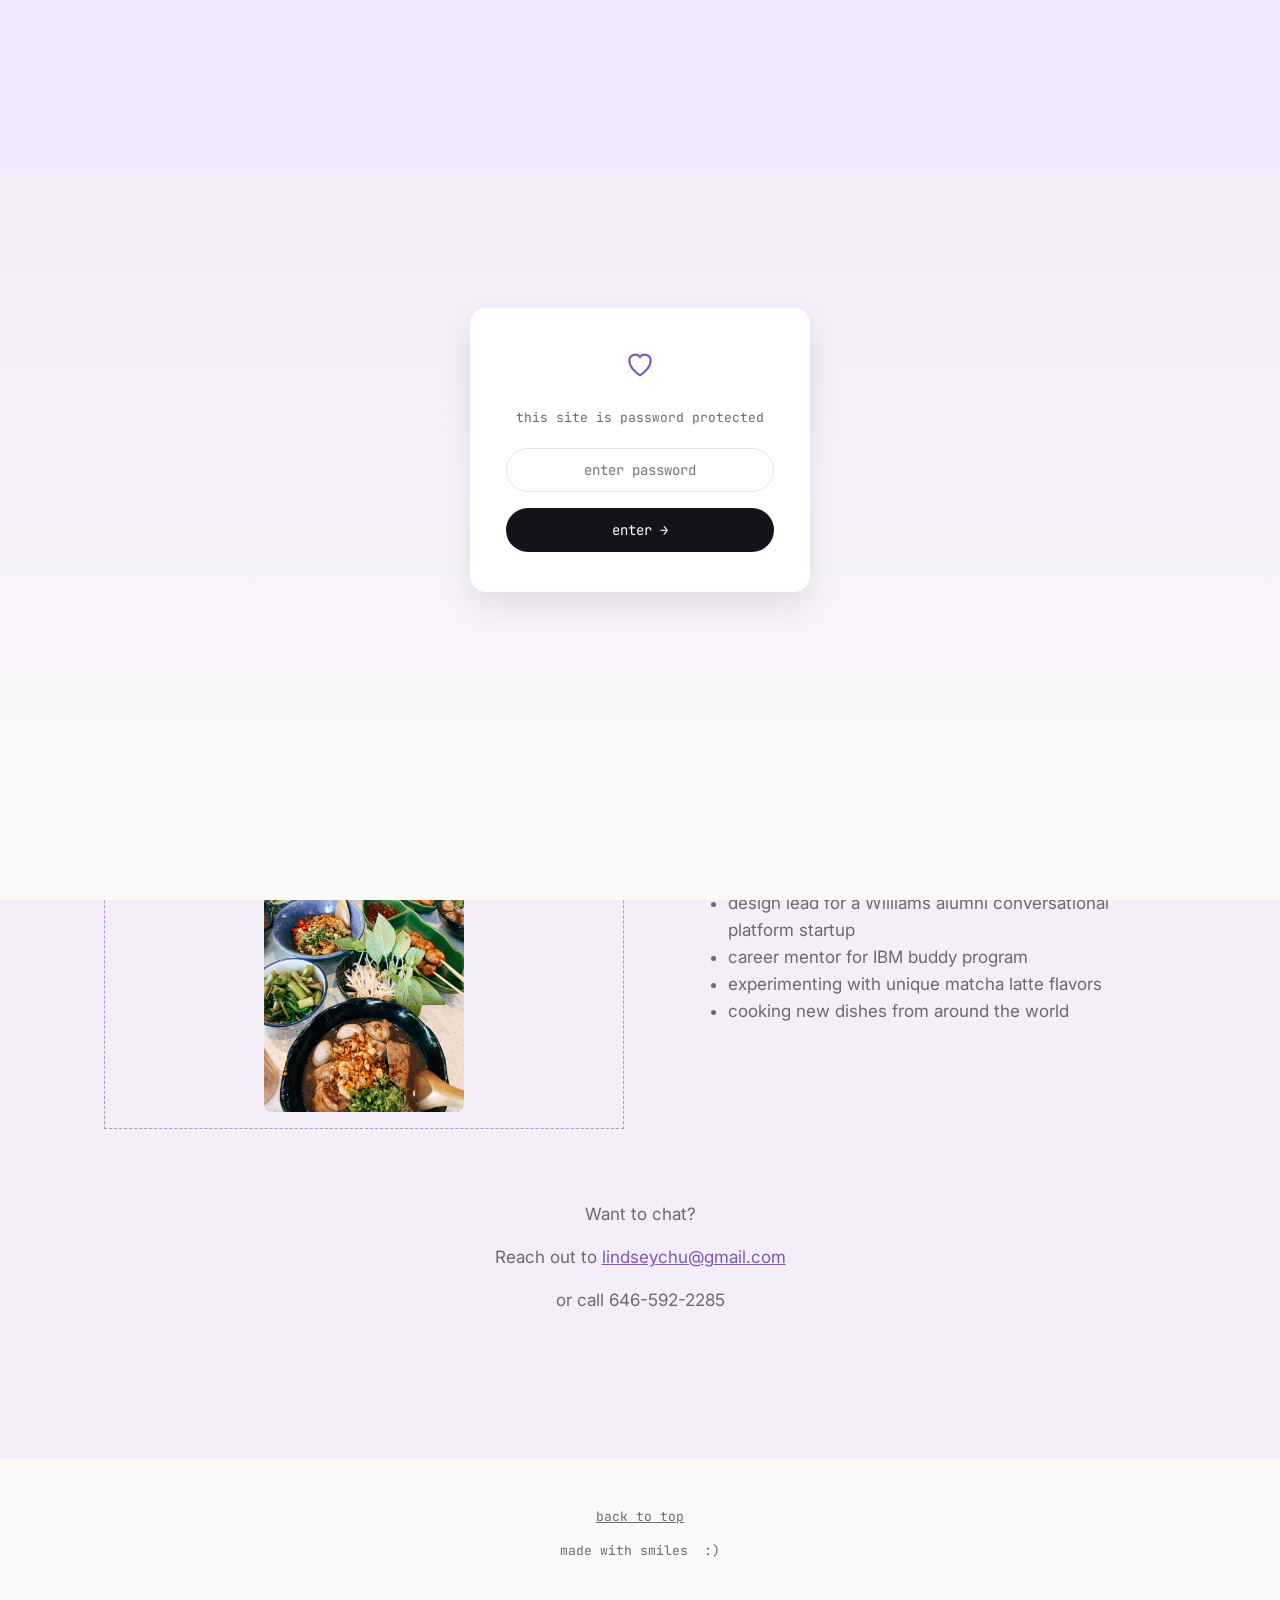
==== about.html @ df0e1764 "Initial portfolio site Static rebuild of lindseychu.com in the style of motherduck.com — home, about" ====
<!DOCTYPE html>
<html lang="en">
<head>
<meta charset="UTF-8">
<meta name="viewport" content="width=device-width, initial-scale=1.0">
<title>About — Lindsey Chu</title>
<link rel="stylesheet" href="styles.css">
</head>
<body id="top">
<div class="password-gate" id="passwordGate">
  <form class="password-gate__card" id="passwordForm">
    <svg class="password-gate__logo" viewBox="0 0 24 24" fill="none" stroke="currentColor" stroke-width="1.6"><path d="M12 20.5s-8-5-8-11a4.5 4.5 0 0 1 8-2.8A4.5 4.5 0 0 1 20 9.5c0 6-8 11-8 11Z"/></svg>
    <p class="password-gate__label">this site is password protected</p>
    <input type="password" class="password-gate__input" id="passwordInput" placeholder="enter password" autocomplete="off" required>
    <button type="submit" class="btn btn--primary">enter →</button>
    <p class="password-gate__error" id="passwordError" hidden>incorrect password, try again</p>
  </form>
</div>


<header class="nav">
  <div class="nav__inner">
    <a href="index.html" class="nav__logo" aria-label="Lindsey Chu — home">
      <svg viewBox="0 0 24 24" fill="none" stroke="currentColor" stroke-width="1.6"><path d="M12 20.5s-8-5-8-11a4.5 4.5 0 0 1 8-2.8A4.5 4.5 0 0 1 20 9.5c0 6-8 11-8 11Z"/></svg>
    </a>
    <button class="nav__toggle" aria-label="Toggle menu"><span></span><span></span><span></span></button>
    <nav class="nav__links">
      <a href="index.html">home</a>
      <div class="nav__dropdown">
        <a href="index.html#work">work</a>
        <div class="nav__dropdown-menu">
          <a href="work-faa.html">Federal Aviation Administration</a>
          <a href="work-usps.html">USPS — Digital Modernization</a>
          <a href="work-ussf.html">US Space Force</a>
          <a href="work-usps-dashboard.html">USPS — CGR Dashboard</a>
        </div>
      </div>
      <a href="about.html" aria-current="page">about</a>
      <a href="assets/resume.pdf" target="_blank" rel="noopener">resume</a>
      <a href="https://www.linkedin.com/in/lindsey-chu-1825741a3/" target="_blank" rel="noopener" class="nav__icon-link" aria-label="LinkedIn">
        <svg class="nav__icon" viewBox="0 0 24 24" fill="currentColor"><path d="M4.98 3.5a2.5 2.5 0 1 1 0 5 2.5 2.5 0 0 1 0-5ZM3 9h4v12H3V9Zm7 0h3.8v1.7h.05c.53-1 1.83-2.05 3.77-2.05C21.6 8.65 22 11 22 14v7h-4v-6.2c0-1.48-.03-3.37-2.05-3.37-2.06 0-2.37 1.6-2.37 3.26V21h-4V9Z"/></svg>
      </a>
    </nav>
  </div>
</header>

<section class="section--tint" style="padding-top:64px;">
  <div class="wrap">
    <div class="about-block">
    <div class="img-placeholder"><img src="assets/about1.JPG" style="width: 100%; max-width: 300px; height: auto;"></div>
      <div class="about-block__content">
        <span class="about-block__icon" aria-hidden="true">
          <svg width="16" height="16" viewBox="0 0 24 24" fill="currentColor"><path d="M12 2c1 2 1 4 0 6-1-2-1-4 0-6Zm0 16c1 2 1 4 0 6-1-2-1-4 0-6ZM2 12c2-1 4-1 6 0-2 1-4 1-6 0Zm16 0c2-1 4-1 6 0-2 1-4 1-6 0ZM4.9 4.9c1.9.3 3.5 1.3 4.6 2.9-1.9-.3-3.5-1.3-4.6-2.9Zm9.6 9.6c1.9.3 3.5 1.3 4.6 2.9-1.9-.3-3.5-1.3-4.6-2.9ZM19.1 4.9c-1.9.3-3.5 1.3-4.6 2.9 1.9-.3 3.5-1.3 4.6-2.9ZM9.5 14.5c-1.9.3-3.5 1.3-4.6 2.9 1.9-.3 3.5-1.3 4.6-2.9Z"/></svg>
        </span>
        <div>
          <h3>career</h3>
          <p>Currently a User Experience &amp; AI Design Consultant in the Customer Transformation Service Line at IBM.</p>
          <p>I am passionate about exploring the intersection of design thinking, innovative technologies, and business strategies. Through a collaborative, empathetic, and iterative drive, I translate complex concepts into intuitive UX.</p>
        </div>
      </div>
    </div>

    <div class="about-block">
    <div class="img-placeholder"><img src="assets/about3.JPG" style="width: 100%; max-width: 300px; height: auto;"></div>
      <div class="about-block__content">
        <span class="about-block__icon" aria-hidden="true">
          <svg width="16" height="16" viewBox="0 0 24 24" fill="currentColor"><path d="M12 2c1 2 1 4 0 6-1-2-1-4 0-6Zm0 16c1 2 1 4 0 6-1-2-1-4 0-6ZM2 12c2-1 4-1 6 0-2 1-4 1-6 0Zm16 0c2-1 4-1 6 0-2 1-4 1-6 0ZM4.9 4.9c1.9.3 3.5 1.3 4.6 2.9-1.9-.3-3.5-1.3-4.6-2.9Zm9.6 9.6c1.9.3 3.5 1.3 4.6 2.9-1.9-.3-3.5-1.3-4.6-2.9ZM19.1 4.9c-1.9.3-3.5 1.3-4.6 2.9 1.9-.3 3.5-1.3 4.6-2.9ZM9.5 14.5c-1.9.3-3.5 1.3-4.6 2.9 1.9-.3 3.5-1.3 4.6-2.9Z"/></svg>
        </span>
        <div>
          <h3>school</h3>
          <ul>
            <li>Johns Hopkins, Carey Business School (2026)
              <ul>
                <li>M.B.A. in Business Administration</li>
                <li>Specializations in Entrepreneurship and Real Estate</li>
                <li>Beta Gamma Sigma Honor Society</li>
              </ul>
            </li>
            <li>Maryland Institute College of Art (2026)
              <ul>
                <li>M.A. in Design Leadership</li>
                <li>Honor Society</li>
              </ul>
            </li>
            <li>Williams College (2023)
              <ul>
                <li>B.A. in Computer Science</li>
                <li>Concentration in Science &amp; Technology Studies</li>
              </ul>
            </li>
          </ul>
        </div>
      </div>
    </div>

    <div class="about-block">
    <div class="img-placeholder"><img src="assets/about2.JPG" style="width: 100%; max-width: 200px; height: auto;"></div>
      <div class="about-block__content">
        <span class="about-block__icon" aria-hidden="true">
          <svg width="16" height="16" viewBox="0 0 24 24" fill="currentColor"><path d="M12 2c1 2 1 4 0 6-1-2-1-4 0-6Zm0 16c1 2 1 4 0 6-1-2-1-4 0-6ZM2 12c2-1 4-1 6 0-2 1-4 1-6 0Zm16 0c2-1 4-1 6 0-2 1-4 1-6 0ZM4.9 4.9c1.9.3 3.5 1.3 4.6 2.9-1.9-.3-3.5-1.3-4.6-2.9Zm9.6 9.6c1.9.3 3.5 1.3 4.6 2.9-1.9-.3-3.5-1.3-4.6-2.9ZM19.1 4.9c-1.9.3-3.5 1.3-4.6 2.9 1.9-.3 3.5-1.3 4.6-2.9ZM9.5 14.5c-1.9.3-3.5 1.3-4.6 2.9 1.9-.3 3.5-1.3 4.6-2.9Z"/></svg>
        </span>
        <div>
          <h3>hobbies</h3>
          <ul>
            <li>transitioning from product design to product management</li>
            <li>design lead for a Williams alumni conversational platform startup</li>
            <li>career mentor for IBM buddy program</li>
            <li>experimenting with unique matcha latte flavors</li>
            <li>cooking new dishes from around the world</li>
          </ul>
        </div>
      </div>
    </div>
  </div>

  <div class="wrap">
    <div class="contact-card">
      <p>Want to chat?</p>
      <p>Reach out to <a href="mailto:lindseychu@gmail.com">lindseychu@gmail.com</a></p>
      <p>or call 646-592-2285</p>
    </div>
  </div>
</section>

<footer class="site-footer">
  <a class="back-to-top" href="#top">back to top</a>
  <p>made with smiles&nbsp; :)</p>
</footer>

<script src="script.js"></script>
</body>
</html>
---- styles.css ----
/* ============================================================
   lindseychu.com — design system
   Layout/component language adapted from motherduck.com,
   recolored to Lindsey's existing lavender/mono brand.
   ============================================================ */

@import url('https://fonts.googleapis.com/css2?family=Space+Grotesk:wght@500;600;700&family=Inter:wght@400;500;600&family=JetBrains+Mono:wght@400;500;600&family=Press+Start+2P&display=swap');

:root {
  --ink: #14121a;
  --bg: #fbfaf8;
  --lavender-50: #f4eefb;
  --lavender-200: #dcc9f2;
  --lavender-400: #b08fe0;
  --lavender-600: #7c57b3;
  --navy-dark: #1b1730;
  --white: #ffffff;
  --gray-500: #6b6774;
  --border: #e7e2ee;

  --font-display: 'Space Grotesk', 'Inter', sans-serif;
  --font-body: 'Inter', sans-serif;
  --font-mono: 'JetBrains Mono', monospace;
  --font-pixel: 'Press Start 2P', 'JetBrains Mono', monospace;

  --radius-card: 16px;
  --radius-pill: 999px;
  --max-width: 1120px;
  --shadow-card: 0 8px 24px rgba(20, 18, 26, 0.06);
  --shadow-card-hover: 0 14px 32px rgba(20, 18, 26, 0.1);
}

* { box-sizing: border-box; }

html { scroll-behavior: smooth; }

body {
  margin: 0;
  background: var(--bg);
  color: var(--ink);
  font-family: var(--font-body);
  font-size: 17px;
  line-height: 1.6;
  -webkit-font-smoothing: antialiased;
}

img { max-width: 100%; display: block; }

a { color: inherit; text-decoration: none; }

.wrap {
  max-width: var(--max-width);
  margin: 0 auto;
  padding: 0 24px;
}

section { padding: 96px 0; }
@media (max-width: 720px) { section { padding: 56px 0; } }

.section--tint { background: var(--lavender-50); }
.section--dark { background: var(--navy-dark); color: var(--white); }

h1, h2, h3 {
  font-family: var(--font-display);
  font-weight: 600;
  line-height: 1.15;
  margin: 0 0 16px;
}

h1 { font-size: 60px; letter-spacing: -0.02em; }
h2 { font-size: 34px; letter-spacing: -0.01em; }
h3 { font-size: 21px; }

p { margin: 0 0 16px; color: var(--gray-500); }
.section--dark p { color: #c9c4d6; }

.eyebrow {
  display: inline-block;
  font-family: var(--font-mono);
  font-size: 13px;
  letter-spacing: 0.08em;
  text-transform: uppercase;
  color: var(--lavender-600);
  margin-bottom: 12px;
}
.section--dark .eyebrow { color: var(--lavender-200); }

@media (max-width: 720px) {
  h1 { font-size: 36px; }
  h2 { font-size: 26px; }
}

/* ---------- Nav ---------- */
.nav {
  position: sticky;
  top: 0;
  z-index: 50;
  background: rgba(251, 250, 248, 0.85);
  backdrop-filter: blur(10px);
  border-bottom: 1px solid var(--border);
}

.nav__inner {
  max-width: var(--max-width);
  margin: 0 auto;
  padding: 18px 24px;
  display: flex;
  align-items: center;
  justify-content: space-between;
}

.nav__logo { width: 26px; height: 26px; color: var(--ink); flex-shrink: 0; }

.nav__links {
  display: flex;
  align-items: center;
  gap: 32px;
  font-family: var(--font-mono);
  font-size: 14px;
}

.nav__links a { padding: 6px 2px; border-bottom: 1px solid transparent; }
.nav__links a:hover,
.nav__links a[aria-current="page"] { border-bottom-color: var(--lavender-400); }

.nav__icon { width: 20px; height: 20px; }

.nav__dropdown { position: relative; }

.nav__dropdown-menu {
  display: none;
  position: absolute;
  top: 100%;
  left: 0;
  margin-top: 5px;
  background: var(--white);
  border: 1px solid var(--border);
  border-radius: 12px;
  padding: 8px 0;
  min-width: 220px;
  box-shadow: var(--shadow-card);
  z-index: 10;
}
.nav__dropdown:hover .nav__dropdown-menu,
.nav__dropdown:focus-within .nav__dropdown-menu { display: block; }

.nav__dropdown-menu a {
  display: block;
  padding: 9px 18px;
  white-space: nowrap;
}
.nav__dropdown-menu a:hover { background: var(--lavender-50); }

.nav__toggle {
  display: none;
  background: none;
  border: none;
  cursor: pointer;
  padding: 6px;
}
.nav__toggle span {
  display: block;
  width: 22px;
  height: 2px;
  background: var(--ink);
  margin: 5px 0;
}

@media (max-width: 720px) {
  .nav__toggle { display: block; }
  .nav__links {
    position: absolute;
    top: 100%;
    left: 0;
    right: 0;
    background: var(--bg);
    border-bottom: 1px solid var(--border);
    flex-direction: column;
    align-items: flex-start;
    gap: 18px;
    padding: 20px 24px 28px;
    display: none;
  }
  .nav__links.is-open { display: flex; }
  .nav__dropdown-menu {
    position: static;
    display: block;
    box-shadow: none;
    border: none;
    padding: 4px 0 4px 16px;
    margin-top: 4px;
  }
}

/* ---------- Password gate ---------- */
.password-gate {
  position: fixed;
  inset: 0;
  z-index: 9999;
  display: flex;
  align-items: center;
  justify-content: center;
  background: linear-gradient(180deg, #efe7fa 0%, #f7f2fb 55%, var(--bg) 100%);
  padding: 24px;
}
.password-gate[hidden] { display: none; }

.password-gate__card {
  background: var(--white);
  border-radius: var(--radius-card);
  box-shadow: var(--shadow-card-hover);
  padding: 40px 36px;
  max-width: 340px;
  width: 100%;
  text-align: center;
}
.password-gate__logo { width: 32px; height: 32px; color: var(--lavender-600); margin: 0 auto 20px; }
.password-gate__label {
  font-family: var(--font-mono);
  font-size: 13px;
  color: var(--gray-500);
  margin-bottom: 20px;
}
.password-gate__input {
  width: 100%;
  padding: 12px 16px;
  border: 1px solid var(--border);
  border-radius: var(--radius-pill);
  font-family: var(--font-mono);
  font-size: 14px;
  text-align: center;
  margin-bottom: 16px;
}
.password-gate__input:focus { outline: none; border-color: var(--lavender-400); }
.password-gate__card .btn { width: 100%; justify-content: center; }
.password-gate__error {
  color: #c0392b;
  font-family: var(--font-mono);
  font-size: 12.5px;
  margin: 14px 0 0;
}

body.is-locked { overflow: hidden; }

/* ---------- Buttons ---------- */
.btn {
  display: inline-flex;
  align-items: center;
  gap: 8px;
  font-family: var(--font-mono);
  font-size: 14px;
  padding: 12px 22px;
  border-radius: var(--radius-pill);
  border: 1px solid transparent;
  cursor: pointer;
  transition: transform 0.15s ease, box-shadow 0.15s ease;
}
.btn:hover { transform: translateY(-1px); }

.btn--primary { background: var(--ink); color: var(--white); }
.btn--primary:hover { box-shadow: var(--shadow-card-hover); }

.btn--outline { background: transparent; border-color: var(--ink); color: var(--ink); }

.btn--marquee {
  position: relative;
  overflow: hidden;
  transition: background-color 0.2s ease, border-color 0.2s ease, color 0.2s ease;
}
.btn--marquee:hover {
  background: var(--lavender-600);
  border-color: var(--lavender-600);
  color: var(--white);
}
.btn__track {
  position: relative;
  display: inline-block;
  white-space: nowrap;
}
.btn__label--dup {
  position: absolute;
  right: 100%;
  top: 0;
  padding-right: 24px;
}
.btn--marquee:hover .btn__track {
  animation: btn-marquee 2.2s linear infinite;
}
@keyframes btn-marquee {
  from { transform: translateX(0); }
  to { transform: translateX(calc(100% + 24px)); }
}

.btn--light { background: var(--white); color: var(--ink); box-shadow: var(--shadow-card); }
.btn--light:hover { box-shadow: var(--shadow-card-hover); }

/* ---------- Hero ---------- */
.hero {
  position: relative;
  overflow: hidden;
  padding: 72px 0 110px;
  background: linear-gradient(180deg, #efe7fa 0%, #f7f2fb 55%, var(--bg) 100%);
}

.hero__blobs {
  position: absolute;
  inset: 0;
  z-index: 0;
  opacity: 0.7;
  animation: drift 22s ease-in-out infinite alternate;
}
.hero__blobs.is-paused { animation-play-state: paused; }

@keyframes drift {
  0% { transform: translate(0, 0) scale(1); }
  100% { transform: translate(-2%, 2%) scale(1.04); }
}

.hero__inner { position: relative; z-index: 1; }

.hero__title {
  text-align: center;
  font-family: var(--font-pixel);
  font-weight: 300;
  font-size: 25px;
  line-height: 2;
  letter-spacing: 1px;
  margin-bottom: 28px;
}
@media (max-width: 720px) {
  .hero__title { font-size: 15px; }
}

.marquee {
  overflow: hidden;
  white-space: nowrap;
  border-top: 1px solid var(--lavender-200);
  border-bottom: 1px solid var(--lavender-200);
  padding: 10px 0;
  margin-top: 50px;
  margin-bottom: 60px;
}
.marquee__track {
  display: inline-block;
  font-family: var(--font-mono);
  font-size: 14px;
  color: var(--lavender-600);
  animation: scroll-left 28s linear infinite;
}
@keyframes scroll-left {
  from { transform: translateX(0); }
  to { transform: translateX(-50%); }
}

.hero__bio {
  max-width: 520px;
  margin: 0 auto;
  text-align: left;
}
.hero__bio p { color: var(--ink); margin-top: 60px;}
.hero__bio .recent { font-family: var(--font-mono); font-size: 14px; color: var(--gray-500); margin-top: 60px; }
.hero__bio .recent b { color: var(--ink); }

.hero__cta {
  text-align: center;
  margin-top: 100px;
  font-family: var(--font-mono);
  font-size: 14px;
  color: var(--lavender-600);
}
.hero__cta a { padding: 6px 2px; border-bottom: 1px solid transparent; }
.hero__cta a:hover { border-bottom-color: var(--lavender-400); }

.hero__scene {
  position: relative;
  z-index: 1;
  height: 170px;
  max-width: var(--max-width);
  margin: 40px auto 0;
  padding: 0 24px;
}

.hero__scene-item {
  position: absolute;
  bottom: 0;
  width: 150px;
  image-rendering: pixelated;
}
.hero__scene-item--kitchen { left: 2%; width: 150px; }
.hero__scene-item--park { left: 50%; width: 320px; transform: translateX(-50%); }
.hero__scene-item--bed { right: 2%; width: 160px; }

@media (max-width: 720px) {
  .hero__scene { height: 120px; }
  .hero__scene-item { width: 100px; }
  .hero__scene-item--park { width: 140px; }
  .hero__scene-item--bed { width: 110px; }
}

.hero__character {
  position: absolute;
  bottom: 6px;
  left: 8%;
  width: 52px;
  z-index: 5;
  transition: left 2s linear;
}
.hero__character img {
  width: 100%;
  display: block;
  image-rendering: pixelated;
}
.hero__character.is-flipped img { transform: scaleX(-1); }
.hero__character.is-walking img { animation: hero-walk-bob 0.3s steps(2) infinite; }
.hero__character.is-walking.is-flipped img { animation: hero-walk-bob-flip 0.3s steps(2) infinite; }

@keyframes hero-walk-bob {
  0%, 100% { transform: translateY(0); }
  50% { transform: translateY(-3px); }
}
@keyframes hero-walk-bob-flip {
  0%, 100% { transform: translateY(0) scaleX(-1); }
  50% { transform: translateY(-3px) scaleX(-1); }
}

/* ---------- Project cards ---------- */
.projects { display: flex; flex-direction: column; gap: 28px; }

.project-card {
  display: grid;
  grid-template-columns: 1fr 1fr;
  gap: 0;
  background: var(--white);
  border-radius: var(--radius-card);
  box-shadow: var(--shadow-card);
  overflow: hidden;
  transition: box-shadow 0.2s ease, transform 0.2s ease;
}
.project-card:hover { box-shadow: var(--shadow-card-hover); transform: translateY(-2px); }

.project-card__media { order: 2; }
.project-card.is-reversed .project-card__media { order: 0; }

.project-card__body {
  order: 3;
  padding: 44px;
  display: flex;
  flex-direction: column;
  justify-content: center;
}
.project-card.is-reversed .project-card__body { order: 1; }

.project-card__cta { margin-top: 10px; }

.project-card__tag {
  font-family: var(--font-mono);
  font-size: 12px;
  letter-spacing: 0.06em;
  text-transform: uppercase;
  color: var(--lavender-600);
  margin-bottom: 10px;
}

@media (max-width: 820px) {
  .project-card { grid-template-columns: 1fr; }
  .project-card__media,
  .project-card.is-reversed .project-card__media { order: 0; }
  .project-card__body,
  .project-card.is-reversed .project-card__body { order: 1; padding: 32px; }
}

/* ---------- Image placeholder ---------- */
.img-placeholder {
  display: flex;
  align-items: center;
  justify-content: center;
  min-height: 220px;
  height: 100%;
  background: var(--lavender-50);
  border: 1.5px dashed var(--lavender-400);
  color: var(--lavender-600);
  font-family: var(--font-mono);
  font-size: 12.5px;
  text-align: center;
  padding: 16px;
  border-radius: inherit;
}
.img-placeholder img {
  width: 100%;
  height: 100%;
  object-fit: cover;
  border-radius: 8px;
  display: block;
}
.img-placeholder--inline {
  border-radius: var(--radius-card);
  margin: 24px 0;
  min-height: 260px;
}

/* ---------- About page ---------- */
.about-block {
  display: grid;
  grid-template-columns: 1fr 1fr;
  gap: 32px;
  margin-bottom: 40px;
}
@media (max-width: 720px) {
  .about-block { grid-template-columns: 1fr; gap: 20px; }
}

.about-block__image {
  border-radius: var(--radius-card);
  height: 100%;
}
@media (max-width: 720px) {
  .about-block__image { height: auto; min-height: 180px; }
}

.about-block__content { display: flex; gap: 18px; }
.about-block__icon {
  flex-shrink: 0;
  width: 34px;
  height: 34px;
  border-radius: 50%;
  background: var(--lavender-50);
  display: flex;
  align-items: center;
  justify-content: center;
  color: var(--lavender-600);
}
.about-block h3 {
  font-family: var(--font-mono);
  text-transform: lowercase;
}
.about-block ul { margin: 0; padding-left: 20px; color: var(--gray-500); }
.about-block ul ul { margin-top: 6px; }

.contact-card {
  margin-top: 24px;
  background: var(--lavender-50);
  border-radius: var(--radius-card);
  padding: 32px;
  text-align: center;
}
.contact-card a { color: var(--lavender-600); text-decoration: underline; }

/* ---------- Case study ---------- */
.case-hero { padding-top: 56px; padding-bottom: 56px; }
.case-meta {
  display: grid;
  grid-template-columns: repeat(auto-fit, minmax(160px, 1fr));
  gap: 20px;
  margin: 32px 0 8px;
  padding: 24px;
  background: var(--white);
  border: 1px solid var(--border);
  border-radius: var(--radius-card);
}
.case-meta dt {
  font-family: var(--font-mono);
  font-size: 11px;
  text-transform: uppercase;
  letter-spacing: 0.06em;
  color: var(--lavender-600);
  margin-bottom: 4px;
}
.case-meta dd { margin: 0; font-size: 15px; color: var(--ink); }

.callout {
  background: var(--lavender-50);
  border-left: 3px solid var(--lavender-400);
  border-radius: 0 var(--radius-card) var(--radius-card) 0;
  padding: 24px 28px;
  margin: 28px 0;
  font-family: var(--font-display);
  font-size: 20px;
  color: var(--ink);
}

.two-col {
  display: grid;
  grid-template-columns: 1fr 1fr;
  gap: 48px;
}
@media (max-width: 820px) { .two-col { grid-template-columns: 1fr; gap: 8px; } }

.two-col.image-row { gap: 20px; margin-top: 20px; }
@media (max-width: 820px) { .two-col.image-row { gap: 20px; } }

.case-section ul { color: var(--gray-500); padding-left: 20px; }
.case-section li { margin-bottom: 8px; }

.case-nav {
  display: flex;
  justify-content: space-between;
  align-items: center;
  padding: 32px 0;
  font-family: var(--font-mono);
  font-size: 14px;
  border-top: 1px solid var(--border);
  margin-top: 40px;
}

/* ---------- Footer ---------- */
.site-footer {
  text-align: center;
  padding: 48px 0;
  font-family: var(--font-mono);
  font-size: 13px;
  color: var(--gray-500);
}
.site-footer .back-to-top { display: block; margin-bottom: 14px; text-decoration: underline; }
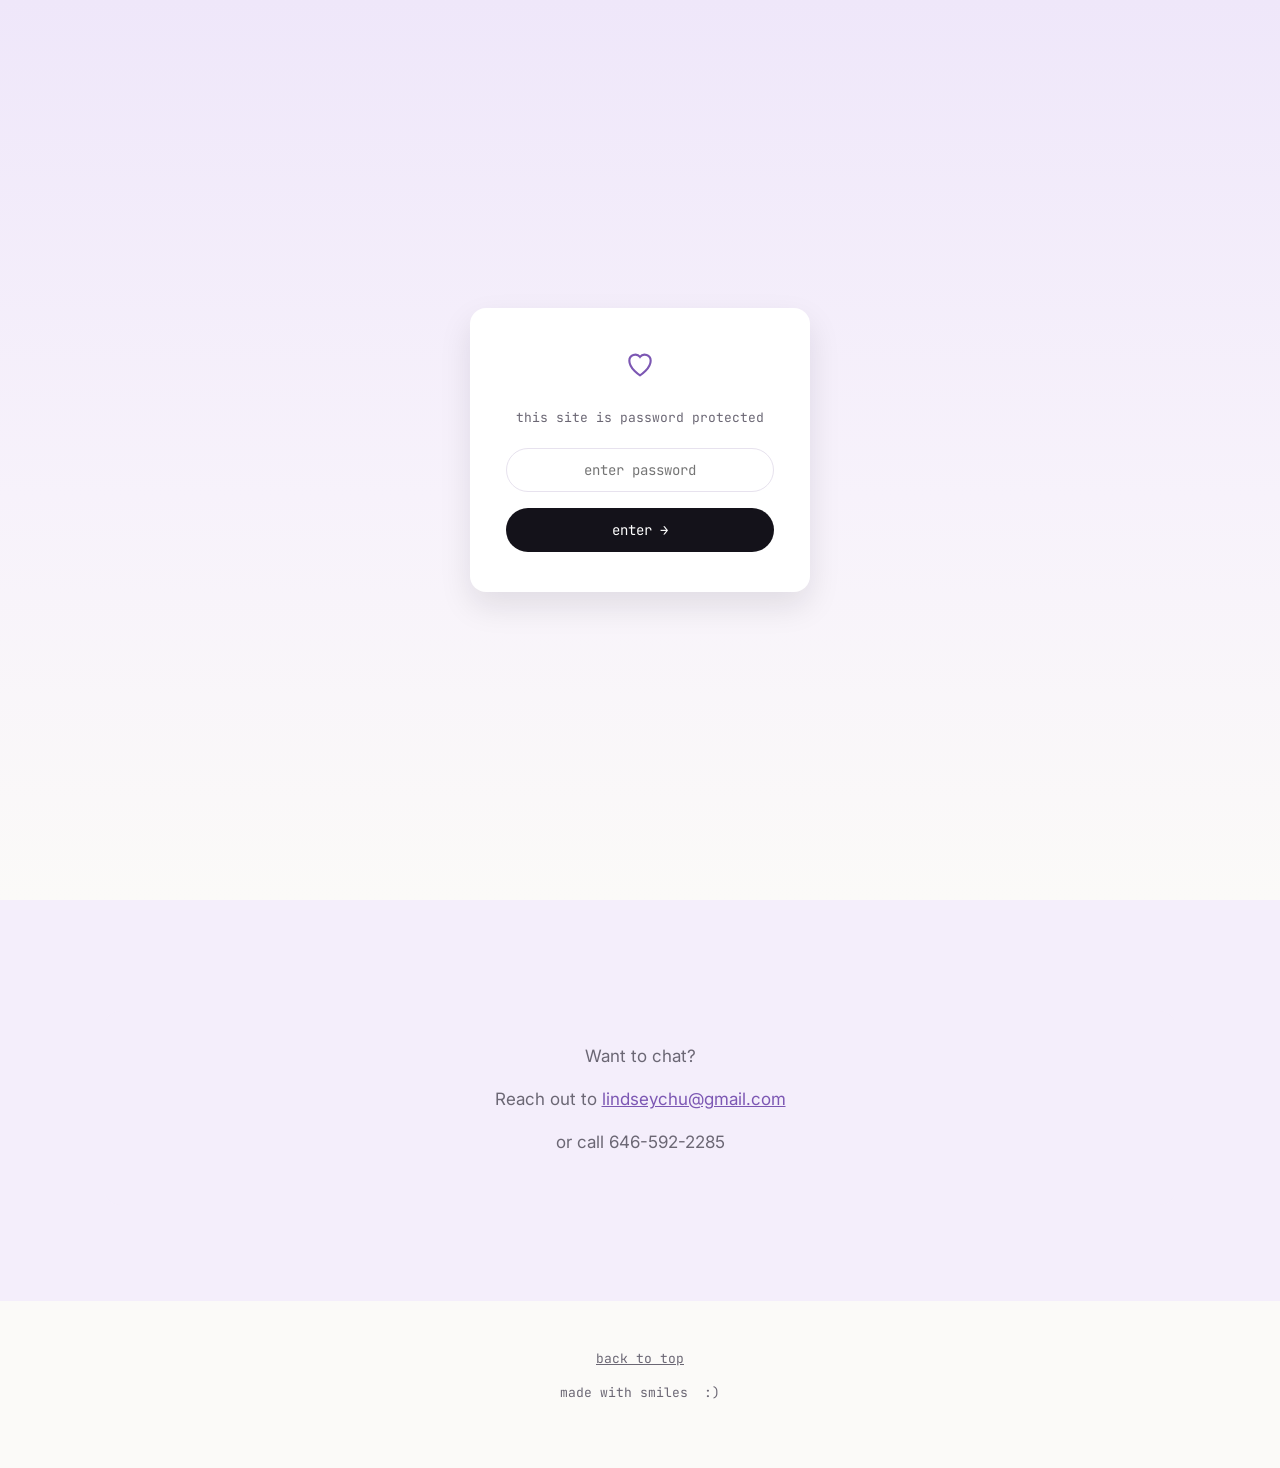
==== commit b5d0aeb5: "Rebuild site content and responsive design Full redesign of all case study pages (USPS, FAA, USPS CG" ====
--- a/about.html
+++ b/about.html
@@ -2,6 +2,12 @@
 <html lang="en">
 <head>
 <meta charset="UTF-8">
+<script>
+  if ('scrollRestoration' in history) { history.scrollRestoration = 'manual'; }
+  window.addEventListener('pageshow', function () {
+    if (window.matchMedia('(max-width: 820px)').matches) { window.scrollTo(0, 0); }
+  });
+</script>
 <meta name="viewport" content="width=device-width, initial-scale=1.0">
 <title>About — Lindsey Chu</title>
 <link rel="stylesheet" href="styles.css">
@@ -25,85 +31,139 @@
     </a>
     <button class="nav__toggle" aria-label="Toggle menu"><span></span><span></span><span></span></button>
     <nav class="nav__links">
-      <a href="index.html">home</a>
-      <div class="nav__dropdown">
-        <a href="index.html#work">work</a>
-        <div class="nav__dropdown-menu">
-          <a href="work-faa.html">Federal Aviation Administration</a>
-          <a href="work-usps.html">USPS — Digital Modernization</a>
-          <a href="work-ussf.html">US Space Force</a>
-          <a href="work-usps-dashboard.html">USPS — CGR Dashboard</a>
+      <div class="nav__links-inner">
+        <a href="index.html">home</a>
+        <div class="nav__dropdown">
+          <a href="index.html#work" class="nav__dropdown-trigger">work<span class="nav__dropdown-plus" aria-hidden="true">+</span></a>
+          <div class="nav__dropdown-menu">
+            <div class="nav__dropdown-menu-inner">
+              <a href="work-usps.html">USPS — Digital Modernization</a>
+              <a href="work-faa.html">Federal Aviation Administration</a>
+            </div>
+          </div>
         </div>
+        <a href="about.html" aria-current="page">about</a>
+        <a href="https://www.linkedin.com/in/lindsey-chu-1825741a3/" target="_blank" rel="noopener" class="nav__icon-link" aria-label="LinkedIn">
+          <svg class="nav__icon" viewBox="0 0 24 24" fill="currentColor"><path d="M4.98 3.5a2.5 2.5 0 1 1 0 5 2.5 2.5 0 0 1 0-5ZM3 9h4v12H3V9Zm7 0h3.8v1.7h.05c.53-1 1.83-2.05 3.77-2.05C21.6 8.65 22 11 22 14v7h-4v-6.2c0-1.48-.03-3.37-2.05-3.37-2.06 0-2.37 1.6-2.37 3.26V21h-4V9Z"/></svg>
+        </a>
       </div>
-      <a href="about.html" aria-current="page">about</a>
-      <a href="assets/resume.pdf" target="_blank" rel="noopener">resume</a>
-      <a href="https://www.linkedin.com/in/lindsey-chu-1825741a3/" target="_blank" rel="noopener" class="nav__icon-link" aria-label="LinkedIn">
-        <svg class="nav__icon" viewBox="0 0 24 24" fill="currentColor"><path d="M4.98 3.5a2.5 2.5 0 1 1 0 5 2.5 2.5 0 0 1 0-5ZM3 9h4v12H3V9Zm7 0h3.8v1.7h.05c.53-1 1.83-2.05 3.77-2.05C21.6 8.65 22 11 22 14v7h-4v-6.2c0-1.48-.03-3.37-2.05-3.37-2.06 0-2.37 1.6-2.37 3.26V21h-4V9Z"/></svg>
-      </a>
     </nav>
   </div>
 </header>
 
-<section class="section--tint" style="padding-top:64px;">
+<section class="section--tint about-hero" style="padding-top:64px;">
   <div class="wrap">
-    <div class="about-block">
-    <div class="img-placeholder"><img src="assets/about1.JPG" style="width: 100%; max-width: 300px; height: auto;"></div>
-      <div class="about-block__content">
-        <span class="about-block__icon" aria-hidden="true">
-          <svg width="16" height="16" viewBox="0 0 24 24" fill="currentColor"><path d="M12 2c1 2 1 4 0 6-1-2-1-4 0-6Zm0 16c1 2 1 4 0 6-1-2-1-4 0-6ZM2 12c2-1 4-1 6 0-2 1-4 1-6 0Zm16 0c2-1 4-1 6 0-2 1-4 1-6 0ZM4.9 4.9c1.9.3 3.5 1.3 4.6 2.9-1.9-.3-3.5-1.3-4.6-2.9Zm9.6 9.6c1.9.3 3.5 1.3 4.6 2.9-1.9-.3-3.5-1.3-4.6-2.9ZM19.1 4.9c-1.9.3-3.5 1.3-4.6 2.9 1.9-.3 3.5-1.3 4.6-2.9ZM9.5 14.5c-1.9.3-3.5 1.3-4.6 2.9 1.9-.3 3.5-1.3 4.6-2.9Z"/></svg>
-        </span>
-        <div>
+    <h1 class="about-hero__title">Nice to meet you!</h1>
+
+    <div class="about-hero__arrows">
+      <svg class="about-arrow" data-target="school" viewBox="0 0 160 150" fill="none" aria-hidden="true">
+        <path d="M135 8c-15 35-65 30-90 65-8 12-12 25-14 42" stroke="currentColor" stroke-linecap="round"/>
+        <path d="M22 94l6 24 24-10" stroke="currentColor" stroke-linecap="round" stroke-linejoin="round"/>
+      </svg>
+      <svg class="about-arrow" data-target="career" viewBox="0 0 160 150" fill="none" aria-hidden="true">
+        <path d="M80 8c-2 35 4 70 0 100" stroke="currentColor" stroke-linecap="round"/>
+        <path d="M58 95l22 25 20-27" stroke="currentColor" stroke-linecap="round" stroke-linejoin="round"/>
+      </svg>
+      <svg class="about-arrow" data-target="hobbies" viewBox="0 0 160 150" fill="none" aria-hidden="true">
+        <path d="M25 8c15 35 65 30 90 65 8 12 12 25 14 42" stroke="currentColor" stroke-linecap="round"/>
+        <path d="M138 94l-6 24-24-10" stroke="currentColor" stroke-linecap="round" stroke-linejoin="round"/>
+      </svg>
+    </div>
+
+    <div class="about-hero__images">
+      <div class="about-photo-wrap about-photo-wrap--left" data-target="school">
+        <span class="bubble-field" aria-hidden="true"></span>
+        <div class="img-placeholder about-photo"><img src="assets/about3.JPG" alt="graduation photo with friends" style="width: 100%; max-width: 270px; height: auto;"></div>
+      </div>
+      <div class="about-photo-wrap about-photo-wrap--center" data-target="career">
+        <span class="bubble-field" aria-hidden="true"></span>
+        <div class="img-placeholder about-photo"><img src="assets/about1.JPG" alt="portrait of Lindsey" style="width: 100%; max-width: 300px; height: auto;"></div>
+      </div>
+      <div class="about-photo-wrap about-photo-wrap--right" data-target="hobbies">
+        <span class="bubble-field" aria-hidden="true"></span>
+        <div class="img-placeholder about-photo"><img src="assets/about2.JPG" alt="home-cooked meal spread" style="width: 100%; max-width: 200px; height: auto;"></div>
+      </div>
+    </div>
+
+    <div class="about-hero__panel">
+      <div class="about-panel" data-panel="career">
+        <h3>career</h3>
+        <p>Currently a User Experience &amp; AI Design Consultant in the Customer Transformation Service Line at IBM.</p>
+        <p>I am passionate about exploring the intersection of design thinking, innovative technologies, and business strategies. Through a collaborative, empathetic, and iterative drive, I translate complex concepts into intuitive UX.</p>
+      </div>
+
+      <div class="about-panel" data-panel="school">
+        <h3>school</h3>
+        <ul>
+          <li>Johns Hopkins, Carey Business School (2026)
+            <ul>
+              <li>M.B.A. in Business Administration, Beta Gamma Sigma Honor Society</li>
+              <li>Specializations in Entrepreneurship and Real Estate</li>
+            </ul>
+          </li>
+          <li>Maryland Institute College of Art (2026)
+            <ul>
+              <li>M.A. in Design Leadership, Honor Society</li>
+            </ul>
+          </li>
+          <li>Williams College (2023)
+            <ul>
+              <li>B.A. in Computer Science, Minor in Science &amp; Technology Studies</li>
+            </ul>
+          </li>
+        </ul>
+      </div>
+
+      <div class="about-panel" data-panel="hobbies">
+        <h3>hobbies</h3>
+        <ul>
+          <li>transitioning from product design to product management</li>
+          <li>career mentor for IBM buddy program</li>
+          <li>experimenting with unique matcha latte flavors</li>
+          <li>cooking new dishes from around the world</li>
+        </ul>
+      </div>
+    </div>
+
+    <div class="about-simple">
+      <div class="about-simple__item">
+        <div class="img-placeholder about-photo"><img src="assets/about1.JPG" alt="portrait of Lindsey" style="width: 100%; max-width: 300px; height: auto;"></div>
+        <div class="about-simple__text">
           <h3>career</h3>
           <p>Currently a User Experience &amp; AI Design Consultant in the Customer Transformation Service Line at IBM.</p>
           <p>I am passionate about exploring the intersection of design thinking, innovative technologies, and business strategies. Through a collaborative, empathetic, and iterative drive, I translate complex concepts into intuitive UX.</p>
         </div>
       </div>
-    </div>
-
-    <div class="about-block">
-    <div class="img-placeholder"><img src="assets/about3.JPG" style="width: 100%; max-width: 300px; height: auto;"></div>
-      <div class="about-block__content">
-        <span class="about-block__icon" aria-hidden="true">
-          <svg width="16" height="16" viewBox="0 0 24 24" fill="currentColor"><path d="M12 2c1 2 1 4 0 6-1-2-1-4 0-6Zm0 16c1 2 1 4 0 6-1-2-1-4 0-6ZM2 12c2-1 4-1 6 0-2 1-4 1-6 0Zm16 0c2-1 4-1 6 0-2 1-4 1-6 0ZM4.9 4.9c1.9.3 3.5 1.3 4.6 2.9-1.9-.3-3.5-1.3-4.6-2.9Zm9.6 9.6c1.9.3 3.5 1.3 4.6 2.9-1.9-.3-3.5-1.3-4.6-2.9ZM19.1 4.9c-1.9.3-3.5 1.3-4.6 2.9 1.9-.3 3.5-1.3 4.6-2.9ZM9.5 14.5c-1.9.3-3.5 1.3-4.6 2.9 1.9-.3 3.5-1.3 4.6-2.9Z"/></svg>
-        </span>
-        <div>
+      <div class="about-simple__item">
+        <div class="img-placeholder about-photo"><img src="assets/about3.JPG" alt="graduation photo with friends" style="width: 100%; max-width: 270px; height: auto;"></div>
+        <div class="about-simple__text">
           <h3>school</h3>
           <ul>
             <li>Johns Hopkins, Carey Business School (2026)
               <ul>
-                <li>M.B.A. in Business Administration</li>
+                <li>M.B.A. in Business Administration, Beta Gamma Sigma Honor Society</li>
                 <li>Specializations in Entrepreneurship and Real Estate</li>
-                <li>Beta Gamma Sigma Honor Society</li>
               </ul>
             </li>
             <li>Maryland Institute College of Art (2026)
               <ul>
-                <li>M.A. in Design Leadership</li>
-                <li>Honor Society</li>
+                <li>M.A. in Design Leadership, Honor Society</li>
               </ul>
             </li>
             <li>Williams College (2023)
               <ul>
-                <li>B.A. in Computer Science</li>
-                <li>Concentration in Science &amp; Technology Studies</li>
+                <li>B.A. in Computer Science, Minor in Science &amp; Technology Studies</li>
               </ul>
             </li>
           </ul>
         </div>
       </div>
-    </div>
-
-    <div class="about-block">
-    <div class="img-placeholder"><img src="assets/about2.JPG" style="width: 100%; max-width: 200px; height: auto;"></div>
-      <div class="about-block__content">
-        <span class="about-block__icon" aria-hidden="true">
-          <svg width="16" height="16" viewBox="0 0 24 24" fill="currentColor"><path d="M12 2c1 2 1 4 0 6-1-2-1-4 0-6Zm0 16c1 2 1 4 0 6-1-2-1-4 0-6ZM2 12c2-1 4-1 6 0-2 1-4 1-6 0Zm16 0c2-1 4-1 6 0-2 1-4 1-6 0ZM4.9 4.9c1.9.3 3.5 1.3 4.6 2.9-1.9-.3-3.5-1.3-4.6-2.9Zm9.6 9.6c1.9.3 3.5 1.3 4.6 2.9-1.9-.3-3.5-1.3-4.6-2.9ZM19.1 4.9c-1.9.3-3.5 1.3-4.6 2.9 1.9-.3 3.5-1.3 4.6-2.9ZM9.5 14.5c-1.9.3-3.5 1.3-4.6 2.9 1.9-.3 3.5-1.3 4.6-2.9Z"/></svg>
-        </span>
-        <div>
+      <div class="about-simple__item">
+        <div class="img-placeholder about-photo about-photo--square"><img src="assets/about2.JPG" alt="home-cooked meal spread"></div>
+        <div class="about-simple__text">
           <h3>hobbies</h3>
           <ul>
             <li>transitioning from product design to product management</li>
-            <li>design lead for a Williams alumni conversational platform startup</li>
             <li>career mentor for IBM buddy program</li>
             <li>experimenting with unique matcha latte flavors</li>
             <li>cooking new dishes from around the world</li>
--- a/styles.css
+++ b/styles.css
@@ -17,6 +17,9 @@
   --white: #ffffff;
   --gray-500: #6b6774;
   --border: #e7e2ee;
+  --coral: #e0603f;
+  --coral-50: #fbece6;
+  --coral-200: #f3c3b2;
 
   --font-display: 'Space Grotesk', 'Inter', sans-serif;
   --font-body: 'Inter', sans-serif;
@@ -32,7 +35,7 @@
 
 * { box-sizing: border-box; }
 
-html { scroll-behavior: smooth; }
+html { scroll-behavior: smooth; background: var(--bg); }
 
 body {
   margin: 0;
@@ -42,6 +45,22 @@
   font-size: 17px;
   line-height: 1.6;
   -webkit-font-smoothing: antialiased;
+  overflow-x: hidden;
+  opacity: 0;
+  animation: page-fade-in 1s ease forwards;
+}
+@keyframes page-fade-in {
+  from { opacity: 0; }
+  to { opacity: 1; }
+}
+body.is-fading-out {
+  animation: none;
+  opacity: 0;
+  transition: opacity 0.7s ease;
+}
+@media (prefers-reduced-motion: reduce) {
+  body { animation: none; opacity: 1; }
+  body.is-fading-out { transition: none; opacity: 1; }
 }
 
 img { max-width: 100%; display: block; }
@@ -53,6 +72,7 @@
   margin: 0 auto;
   padding: 0 24px;
 }
+.wrap--wide { max-width: 1440px; }
 
 section { padding: 96px 0; }
 @media (max-width: 720px) { section { padding: 56px 0; } }
@@ -126,6 +146,9 @@
 .nav__icon { width: 20px; height: 20px; }
 
 .nav__dropdown { position: relative; }
+.nav__dropdown-plus { display: none; }
+
+.nav__links-inner { display: contents; }
 
 .nav__dropdown-menu {
   display: none;
@@ -143,6 +166,7 @@
 }
 .nav__dropdown:hover .nav__dropdown-menu,
 .nav__dropdown:focus-within .nav__dropdown-menu { display: block; }
+.nav__dropdown-menu-inner { display: contents; }
 
 .nav__dropdown-menu a {
   display: block;
@@ -169,27 +193,54 @@
 @media (max-width: 720px) {
   .nav__toggle { display: block; }
   .nav__links {
+    display: block;
+    max-height: 0;
+    overflow: hidden;
+    transition: max-height 0.45s ease;
     position: absolute;
     top: 100%;
     left: 0;
     right: 0;
     background: var(--bg);
-    border-bottom: 1px solid var(--border);
+  }
+  .nav__links.is-open { max-height: 480px; }
+  .nav__links-inner {
+    display: flex;
     flex-direction: column;
-    align-items: flex-start;
+    align-items: flex-end;
     gap: 18px;
     padding: 20px 24px 28px;
-    display: none;
-  }
-  .nav__links.is-open { display: flex; }
+    border-bottom: 1px solid var(--border);
+  }
+  .nav__dropdown { width: 100%; text-align: right; }
+  .nav__dropdown-trigger {
+    display: inline-flex;
+    align-items: center;
+    gap: 6px;
+  }
+  .nav__dropdown-plus {
+    display: inline-block;
+    transition: transform 0.2s ease;
+  }
+  .nav__dropdown.is-open .nav__dropdown-plus { transform: rotate(45deg); }
   .nav__dropdown-menu {
     position: static;
     display: block;
+    max-height: 0;
+    overflow: hidden;
+    transition: max-height 0.35s ease, margin-top 0.35s ease;
+    background: none;
     box-shadow: none;
     border: none;
-    padding: 4px 0 4px 16px;
-    margin-top: 4px;
-  }
+    margin-top: 0;
+    text-align: right;
+  }
+  .nav__dropdown.is-open .nav__dropdown-menu { max-height: 140px; margin-top: 4px; }
+  .nav__dropdown-menu-inner {
+    display: block;
+    padding: 4px 28px 4px 0;
+  }
+  .nav__dropdown-menu a:hover { background: none; }
 }
 
 /* ---------- Password gate ---------- */
@@ -261,35 +312,7 @@
 .btn--primary:hover { box-shadow: var(--shadow-card-hover); }
 
 .btn--outline { background: transparent; border-color: var(--ink); color: var(--ink); }
-
-.btn--marquee {
-  position: relative;
-  overflow: hidden;
-  transition: background-color 0.2s ease, border-color 0.2s ease, color 0.2s ease;
-}
-.btn--marquee:hover {
-  background: var(--lavender-600);
-  border-color: var(--lavender-600);
-  color: var(--white);
-}
-.btn__track {
-  position: relative;
-  display: inline-block;
-  white-space: nowrap;
-}
-.btn__label--dup {
-  position: absolute;
-  right: 100%;
-  top: 0;
-  padding-right: 24px;
-}
-.btn--marquee:hover .btn__track {
-  animation: btn-marquee 2.2s linear infinite;
-}
-@keyframes btn-marquee {
-  from { transform: translateX(0); }
-  to { transform: translateX(calc(100% + 24px)); }
-}
+.btn--outline:hover { background: var(--lavender-600); border-color: var(--lavender-600); color: var(--white); }
 
 .btn--light { background: var(--white); color: var(--ink); box-shadow: var(--shadow-card); }
 .btn--light:hover { box-shadow: var(--shadow-card-hover); }
@@ -325,10 +348,14 @@
   font-size: 25px;
   line-height: 2;
   letter-spacing: 1px;
+  margin-top: 50px;
   margin-bottom: 28px;
 }
 @media (max-width: 720px) {
   .hero__title { font-size: 15px; }
+}
+@media (max-width: 820px) {
+  .hero__title { margin-top: 0px; }
 }
 
 .marquee {
@@ -357,78 +384,87 @@
   margin: 0 auto;
   text-align: left;
 }
+@media (min-width: 721px) {
+  .hero__bio { transform: translateX(40px); }
+}
 .hero__bio p { color: var(--ink); margin-top: 60px;}
 .hero__bio .recent { font-family: var(--font-mono); font-size: 14px; color: var(--gray-500); margin-top: 60px; }
 .hero__bio .recent b { color: var(--ink); }
 
 .hero__cta {
   text-align: center;
-  margin-top: 100px;
+  margin-top: 250px;
   font-family: var(--font-mono);
   font-size: 14px;
   color: var(--lavender-600);
 }
 .hero__cta a { padding: 6px 2px; border-bottom: 1px solid transparent; }
 .hero__cta a:hover { border-bottom-color: var(--lavender-400); }
-
-.hero__scene {
+@media (max-width: 820px) {
+  .hero__cta { margin-top: 100px; }
+}
+
+.bubble-cta {
   position: relative;
-  z-index: 1;
-  height: 170px;
-  max-width: var(--max-width);
-  margin: 40px auto 0;
-  padding: 0 24px;
-}
-
-.hero__scene-item {
+  display: inline-block;
+}
+.bubble-cta a { position: relative; z-index: 1; }
+
+.bubble-field {
   position: absolute;
-  bottom: 0;
-  width: 150px;
-  image-rendering: pixelated;
-}
-.hero__scene-item--kitchen { left: 2%; width: 150px; }
-.hero__scene-item--park { left: 50%; width: 320px; transform: translateX(-50%); }
-.hero__scene-item--bed { right: 2%; width: 160px; }
-
-@media (max-width: 720px) {
-  .hero__scene { height: 120px; }
-  .hero__scene-item { width: 100px; }
-  .hero__scene-item--park { width: 140px; }
-  .hero__scene-item--bed { width: 110px; }
-}
-
-.hero__character {
+  left: 50%;
+  top: 50%;
+  width: 0;
+  height: 0;
+  pointer-events: none;
+  z-index: 0;
+  opacity: 1;
+  transition: opacity 0.3s ease;
+}
+.bubble-field.is-hidden { opacity: 0; }
+
+.bubble {
   position: absolute;
-  bottom: 6px;
-  left: 8%;
-  width: 52px;
-  z-index: 5;
-  transition: left 2s linear;
-}
-.hero__character img {
-  width: 100%;
-  display: block;
-  image-rendering: pixelated;
-}
-.hero__character.is-flipped img { transform: scaleX(-1); }
-.hero__character.is-walking img { animation: hero-walk-bob 0.3s steps(2) infinite; }
-.hero__character.is-walking.is-flipped img { animation: hero-walk-bob-flip 0.3s steps(2) infinite; }
-
-@keyframes hero-walk-bob {
-  0%, 100% { transform: translateY(0); }
-  50% { transform: translateY(-3px); }
-}
-@keyframes hero-walk-bob-flip {
-  0%, 100% { transform: translateY(0) scaleX(-1); }
-  50% { transform: translateY(-3px) scaleX(-1); }
+  left: 0;
+  top: 0;
+  width: var(--size);
+  height: var(--size);
+  margin-left: calc(var(--size) / -2);
+  margin-top: calc(var(--size) / -2);
+  border-radius: 50%;
+  background: var(--bubble-color);
+  opacity: 0;
+  scale: 0;
+  translate: var(--x) var(--y);
+  animation:
+    bubble-pop 0.45s var(--delay) cubic-bezier(.2, .8, .3, 1.3) forwards,
+    bubble-float var(--float-duration) var(--delay) ease-in-out infinite;
+}
+
+@keyframes bubble-pop {
+  to { opacity: var(--max-opacity); scale: 1; }
+}
+
+@keyframes bubble-float {
+  0%, 100% { translate: var(--x) var(--y); }
+  50% { translate: calc(var(--x) + var(--fx)) calc(var(--y) + var(--fy)); }
+}
+
+@media (prefers-reduced-motion: reduce) {
+  .bubble { animation: bubble-pop 0.3s var(--delay) ease-out forwards; }
 }
 
 /* ---------- Project cards ---------- */
-.projects { display: flex; flex-direction: column; gap: 28px; }
+.projects {
+  display: grid;
+  grid-template-columns: 1fr 1fr;
+  gap: 28px;
+}
 
 .project-card {
   display: grid;
-  grid-template-columns: 1fr 1fr;
+  grid-template-columns: 1fr;
+  grid-template-rows: auto 1fr;
   gap: 0;
   background: var(--white);
   border-radius: var(--radius-card);
@@ -438,19 +474,34 @@
 }
 .project-card:hover { box-shadow: var(--shadow-card-hover); transform: translateY(-2px); }
 
-.project-card__media { order: 2; }
+.project-card__media { order: 2; grid-row: 1; aspect-ratio: 16 / 9; overflow: hidden; }
 .project-card.is-reversed .project-card__media { order: 0; }
 
 .project-card__body {
   order: 3;
-  padding: 44px;
+  grid-row: 2;
+  padding: 32px;
   display: flex;
   flex-direction: column;
-  justify-content: center;
+  justify-content: flex-start;
+  height: 100%;
 }
 .project-card.is-reversed .project-card__body { order: 1; }
 
-.project-card__cta { margin-top: 10px; }
+.project-card__cta { margin-top: auto; padding-top: 10px; }
+
+.coming-soon {
+  display: inline-flex;
+  align-items: center;
+  gap: 8px;
+  font-family: var(--font-mono);
+  font-size: 14px;
+  color: var(--lavender-600);
+  padding: 12px 22px;
+  border: 1.5px dashed var(--lavender-400);
+  border-radius: var(--radius-pill);
+}
+.coming-soon__icon { width: 16px; height: 16px; flex-shrink: 0; }
 
 .project-card__tag {
   font-family: var(--font-mono);
@@ -462,11 +513,7 @@
 }
 
 @media (max-width: 820px) {
-  .project-card { grid-template-columns: 1fr; }
-  .project-card__media,
-  .project-card.is-reversed .project-card__media { order: 0; }
-  .project-card__body,
-  .project-card.is-reversed .project-card__body { order: 1; padding: 32px; }
+  .projects { grid-template-columns: 1fr; }
 }
 
 /* ---------- Image placeholder ---------- */
@@ -498,52 +545,433 @@
   min-height: 260px;
 }
 
+/* ---------- Design system slideshow ---------- */
+.design-system-slideshow {
+  cursor: default;
+  transition: transform 0.3s ease;
+  transform-origin: center;
+  width: 100%;
+  max-width: 400px;
+  height: auto;
+  aspect-ratio: 2028 / 1350;
+}
+.design-system-slideshow:hover {
+  transform: scale(1.1);
+  z-index: 2;
+}
+.design-system-slideshow__img {
+  width: 100%;
+  height: 100%;
+  object-fit: contain;
+  border-radius: 0;
+}
+
+/* ---------- Eyesweep video ---------- */
+.eyesweep-video {
+  cursor: default;
+  transition: transform 0.3s ease;
+  transform-origin: center;
+}
+.eyesweep-video:hover {
+  transform: scale(1.1);
+  z-index: 2;
+}
+.eyesweep-video__media {
+  width: 100%;
+  max-width: 450px;
+  height: auto;
+  border-radius: 8px;
+  display: block;
+}
+
+/* ---------- Hover hint row ---------- */
+.hover-hint-row {
+  display: flex;
+  align-items: center;
+  gap: 20px;
+}
+.hover-hint-row .two-col { flex: 1; min-width: 0; }
+.hover-hint {
+  flex-shrink: 0;
+  width: 72px;
+  margin-right: 10px;
+  text-align: left;
+  font-family: var(--font-mono);
+  font-size: 13px;
+  line-height: 1.4;
+  letter-spacing: 0.03em;
+  color: var(--lavender-600);
+}
+
+/* ---------- Visual pattern: desktop vs. tablet/phone ---------- */
+.two-col.visual-pattern--mobile { display: none; }
+@media (max-width: 820px) {
+  .visual-pattern--desktop { display: none; }
+  .two-col.visual-pattern--mobile { display: grid; }
+}
+
 /* ---------- About page ---------- */
-.about-block {
+.about-hero__title {
+  text-align: center;
+  font-family: var(--font-display);
+  font-weight: 700;
+  font-size: 44px;
+  margin-bottom: 36px;
+}
+@media (max-width: 720px) {
+  .about-hero__title { font-size: 30px; }
+}
+
+.about-hero__arrows,
+.about-hero__images {
   display: grid;
-  grid-template-columns: 1fr 1fr;
-  gap: 32px;
-  margin-bottom: 40px;
-}
+  grid-template-columns: 1fr 1fr 1fr;
+  gap: 24px;
+}
+.about-hero__arrows { align-items: start; }
+.about-hero__images { align-items: end; justify-items: center; margin-top: 8px; }
+
+.about-arrow {
+  width: 100%;
+  max-width: 150px;
+  height: 110px;
+  margin: 0 auto;
+  display: block;
+  color: var(--lavender-400);
+  opacity: 1;
+  transition: opacity 0.25s ease, color 0.25s ease;
+}
+.about-arrow path {
+  stroke-width: 2.5;
+  transition: stroke-width 0.25s ease;
+}
+.about-arrow.is-bold { color: var(--lavender-600); }
+.about-arrow.is-bold path { stroke-width: 4; }
+.about-arrow.is-faded { opacity: 0.3; }
 @media (max-width: 720px) {
-  .about-block { grid-template-columns: 1fr; gap: 20px; }
-}
-
-.about-block__image {
-  border-radius: var(--radius-card);
-  height: 100%;
-}
-@media (max-width: 720px) {
-  .about-block__image { height: auto; min-height: 180px; }
-}
-
-.about-block__content { display: flex; gap: 18px; }
-.about-block__icon {
-  flex-shrink: 0;
-  width: 34px;
-  height: 34px;
-  border-radius: 50%;
-  background: var(--lavender-50);
-  display: flex;
-  align-items: center;
-  justify-content: center;
-  color: var(--lavender-600);
-}
-.about-block h3 {
+  .about-arrow { height: 70px; }
+}
+
+.about-photo-wrap { position: relative; display: inline-block; }
+@media (min-width: 721px) {
+  .about-photo-wrap--left { transform: translateX(-100px); }
+  .about-photo-wrap--right { transform: translateX(100px); }
+  .about-photo-wrap--center { transform: translateY(-100px); }
+}
+.about-photo-wrap .about-photo {
+  transition: transform 0.25s ease, border-color 0.25s ease;
+}
+.about-photo-wrap:hover .about-photo,
+.about-photo-wrap.is-active .about-photo {
+  transform: scale(1.04);
+  border-style: dashed;
+  border-color: var(--lavender-400);
+}
+
+.about-hero__panel {
+  position: relative;
+  max-width: 640px;
+  margin: 48px auto 0;
+  min-height: 210px;
+  text-align: left;
+}
+.about-panel {
+  position: absolute;
+  inset: 0;
+  opacity: 0;
+  transform: translateY(10px);
+  pointer-events: none;
+  transition: opacity 0.3s ease, transform 0.3s ease;
+}
+.about-panel.is-visible { opacity: 1; transform: translateY(0); pointer-events: auto; }
+.about-panel h3 {
   font-family: var(--font-mono);
   text-transform: lowercase;
-}
-.about-block ul { margin: 0; padding-left: 20px; color: var(--gray-500); }
-.about-block ul ul { margin-top: 6px; }
+  margin-bottom: 8px;
+  text-align: center;
+}
+@media (min-width: 721px) {
+  /* .about-hero__panel is a centered 640px box shifted +50px by its
+     translate(), so the page's true center sits at local x = 320 - 50 = 270px */
+  .about-hero__panel {
+    transform: translate(50px, -50px);
+  }
+  .about-panel {
+    padding-top: 40px;
+  }
+  .about-panel h3 {
+    position: absolute;
+    top: 0;
+    left: 270px;
+    width: max-content;
+    transform: translateX(-50%);
+  }
+}
+.about-panel ul { margin: 0; padding-left: 20px; color: var(--gray-500); }
+.about-panel ul ul { margin-top: 6px; }
+
+.about-simple { display: none; }
+
+@media (max-width: 820px) {
+  .about-hero__arrows,
+  .about-hero__images,
+  .about-hero__panel { display: none; }
+
+  .about-simple {
+    display: flex;
+    flex-direction: column;
+    align-items: center;
+    gap: 48px;
+    margin-top: 32px;
+  }
+  .about-simple__item {
+    display: flex;
+    flex-direction: column;
+    align-items: center;
+    width: 100%;
+    max-width: 420px;
+  }
+  .about-simple__item .about-photo { margin: 0 auto; }
+  .about-simple__text {
+    width: 100%;
+    margin-top: 20px;
+    text-align: left;
+  }
+  .about-simple__text h3 {
+    font-family: var(--font-mono);
+    text-transform: lowercase;
+    text-align: center;
+  }
+  .about-simple__text ul { margin: 0; padding-left: 20px; color: var(--gray-500); }
+  .about-simple__text ul ul { margin-top: 6px; }
+  .about-photo--square {
+    width: 100%;
+    max-width: 270px;
+    aspect-ratio: 1 / 1;
+    overflow: hidden;
+  }
+  .about-photo--square img {
+    width: 100%;
+    height: 100%;
+    max-width: none;
+    object-fit: cover;
+  }
+}
 
 .contact-card {
-  margin-top: 24px;
+  margin-top: 74px;
   background: var(--lavender-50);
   border-radius: var(--radius-card);
   padding: 32px;
   text-align: center;
 }
 .contact-card a { color: var(--lavender-600); text-decoration: underline; }
+
+/* ---------- Needs row (static chip badges) ---------- */
+.needs-row {
+  display: flex;
+  justify-content: space-between;
+  flex-wrap: wrap;
+  gap: 12px;
+  margin-top: 16px;
+}
+
+.needs-list {
+  display: none;
+  margin-top: 16px;
+  padding-left: 20px;
+  color: var(--ink);
+}
+.needs-list li { margin-bottom: 6px; }
+
+@media (max-width: 820px) {
+  .needs-row { display: none; }
+  .needs-list { display: block; }
+  .core-needs-label { margin-top: 64px !important; }
+}
+.needs-row__chip {
+  position: relative;
+  z-index: 0;
+  max-width: 100%;
+  font-family: var(--font-mono);
+  font-size: 13px;
+  font-weight: 600;
+  color: var(--ink);
+  background: none;
+  border: 1.5px solid var(--lavender-400);
+  border-radius: 0;
+  padding: 10px 18px;
+  text-align: center;
+  transition: transform 0.3s ease, background 0.3s ease;
+}
+.needs-row__chip:hover {
+  transform: scale(1.1);
+  background: var(--lavender-50);
+  z-index: 3;
+}
+
+.needs-row__chip-plane {
+  position: absolute;
+  top: 50%;
+  left: 50%;
+  width: 52px;
+  margin-left: -26px;
+  margin-top: -26px;
+  opacity: 0;
+  pointer-events: none;
+  image-rendering: pixelated;
+  z-index: -1;
+}
+.needs-row__chip:hover .needs-row__chip-plane {
+  opacity: 1;
+  z-index: 4;
+  animation: chip-plane-orbit 2.6s linear infinite;
+}
+@media (prefers-reduced-motion: reduce) {
+  .needs-row__chip:hover .needs-row__chip-plane { animation: none; opacity: 0; }
+}
+
+/* Traces only the top (front) half of the ellipse, left to right, then
+   resets to the start and loops — a flight path arcing over the rectangle. */
+@keyframes chip-plane-orbit {
+  0%     { transform: translate(-170px, 0px)   scale(0.9); }
+  12.5%  { transform: translate(-157px, -23px) scale(1.05); }
+  25%    { transform: translate(-120px, -42px) scale(1.1); }
+  37.5%  { transform: translate(-65px, -55px)  scale(1.15); }
+  50%    { transform: translate(0px, -60px)    scale(1.2); }
+  62.5%  { transform: translate(65px, -55px)   scale(1.15); }
+  75%    { transform: translate(120px, -42px)  scale(1.1); }
+  87.5%  { transform: translate(157px, -23px)  scale(1.05); }
+  100%   { transform: translate(170px, 0px)    scale(0.9); }
+}
+
+/* ---------- Results table ---------- */
+.results-table-wrap {
+  margin: 28px 0;
+  border: 1px solid var(--border);
+  border-radius: var(--radius-card);
+  overflow: hidden;
+  overflow-x: auto;
+}
+.results-table {
+  width: 100%;
+  border-collapse: collapse;
+  font-size: 15px;
+}
+.results-table th,
+.results-table td {
+  padding: 14px 18px;
+  text-align: left;
+  border-bottom: 1px solid var(--border);
+}
+.results-table th {
+  font-family: var(--font-mono);
+  font-size: 12px;
+  text-transform: uppercase;
+  letter-spacing: 0.05em;
+  color: var(--lavender-600);
+  background: var(--lavender-50);
+  white-space: nowrap;
+}
+.results-table td:first-child { color: var(--ink); font-weight: 500; }
+.results-table td:nth-child(2) { color: var(--gray-500); }
+.results-table td:nth-child(3) { color: var(--ink); font-weight: 600; }
+.results-table tbody tr:last-child td { border-bottom: none; }
+
+/* ---------- Mockup carousel ---------- */
+.mockup-carousel {
+  display: flex;
+  align-items: center;
+  justify-content: center;
+  gap: 32px;
+  margin-top: 40px;
+}
+
+.mockup-carousel__frame {
+  width: 100%;
+  max-width: 550px;
+  box-sizing: border-box;
+  padding: 20px;
+  border-radius: 0;
+  background: var(--lavender-50);
+  border: 1.5px dashed var(--lavender-400);
+  flex-shrink: 1;
+}
+@media (max-width: 820px) {
+  .mockup-carousel__frame {
+    padding: 0;
+    background: none;
+    border: none;
+  }
+}
+.mockup-carousel__viewport {
+  width: 100%;
+  aspect-ratio: 1440 / 960;
+  overflow: hidden;
+}
+.mockup-carousel__track {
+  display: flex;
+  width: 100%;
+  height: 100%;
+  transition: transform 0.45s ease;
+}
+.mockup-carousel__track img {
+  width: 100%;
+  height: 100%;
+  object-fit: cover;
+  flex-shrink: 0;
+  display: block;
+  border-radius: 0;
+}
+
+.mockup-carousel__arrow {
+  background: none;
+  border: none;
+  cursor: pointer;
+  color: var(--lavender-600);
+  padding: 8px;
+  display: flex;
+  align-items: center;
+  justify-content: center;
+  flex-shrink: 0;
+  transition: transform 0.15s ease, color 0.15s ease;
+}
+.mockup-carousel__arrow svg { width: 28px; height: 28px; }
+.mockup-carousel__arrow:hover { transform: scale(1.15); color: var(--ink); }
+
+@media (max-width: 720px) {
+  .mockup-carousel { gap: 12px; }
+  .mockup-carousel__arrow svg { width: 22px; height: 22px; }
+}
+
+.mockup-carousel__caption {
+  text-align: center;
+  font-family: var(--font-mono);
+  font-size: 13px;
+  letter-spacing: 0.04em;
+  color: var(--lavender-600);
+  margin: 16px 0 0;
+}
+
+.mockup-carousel__dots {
+  display: flex;
+  align-items: center;
+  justify-content: center;
+  gap: 10px;
+  margin-top: 16px;
+}
+.mockup-carousel__dot {
+  width: 9px;
+  height: 9px;
+  border-radius: 50%;
+  border: none;
+  padding: 0;
+  background: var(--border);
+  cursor: pointer;
+  transition: background 0.2s ease, transform 0.2s ease;
+}
+.mockup-carousel__dot:hover { transform: scale(1.2); }
+.mockup-carousel__dot.is-active { background: var(--lavender-600); }
 
 /* ---------- Case study ---------- */
 .case-hero { padding-top: 56px; padding-bottom: 56px; }
@@ -567,6 +995,22 @@
 }
 .case-meta dd { margin: 0; font-size: 15px; color: var(--ink); }
 
+.disclaimer {
+  display: flex;
+  align-items: flex-start;
+  gap: 12px;
+  margin-top: 24px;
+  padding: 14px 18px;
+  background: var(--coral-50);
+  border: 1px solid var(--coral-200);
+  border-radius: var(--radius-card);
+  font-family: var(--font-mono);
+  font-size: 13px;
+  line-height: 1.6;
+  color: var(--ink);
+}
+.disclaimer img { flex-shrink: 0; width: 20px; height: 20px; margin-top: 2px; }
+
 .callout {
   background: var(--lavender-50);
   border-left: 3px solid var(--lavender-400);
@@ -584,9 +1028,13 @@
   gap: 48px;
 }
 @media (max-width: 820px) { .two-col { grid-template-columns: 1fr; gap: 8px; } }
+@media (max-width: 820px) { .problem-visual { margin-top: 60px; } }
 
 .two-col.image-row { gap: 20px; margin-top: 20px; }
-@media (max-width: 820px) { .two-col.image-row { gap: 20px; } }
+@media (max-width: 820px) {
+  .two-col.image-row { gap: 20px; }
+  .two-col.image-row > div:nth-child(2) { margin-top: 24px; }
+}
 
 .case-section ul { color: var(--gray-500); padding-left: 20px; }
 .case-section li { margin-bottom: 8px; }
@@ -601,6 +1049,271 @@
   border-top: 1px solid var(--border);
   margin-top: 40px;
 }
+
+/* ---------- HMW speech bubble ---------- */
+.hmw-bubble {
+  display: flex;
+  align-items: flex-end;
+  gap: 16px;
+  margin: 28px 0;
+  cursor: pointer;
+}
+.hmw-bubble__character {
+  width: 56px;
+  height: auto;
+  flex-shrink: 0;
+  image-rendering: pixelated;
+  transform: translateY(100%);
+}
+.hmw-bubble__speech {
+  position: relative;
+  background: var(--white);
+  border: 1.5px solid var(--lavender-400);
+  border-radius: 12px;
+  padding: 13px 17px;
+  font-family: var(--font-display);
+  font-size: 15px;
+  color: var(--ink);
+}
+.hmw-bubble__dot {
+  position: absolute;
+  background: var(--white);
+  border: 1.5px solid var(--lavender-400);
+  border-radius: 50%;
+}
+.hmw-bubble__dot--1 { width: 8px; height: 8px; left: -12px; bottom: -1px; }
+.hmw-bubble__dot--2 { width: 5px; height: 5px; left: -19px; bottom: -6px; }
+.hmw-bubble__dot--3 { width: 3px; height: 3px; left: -24px; bottom: -11px; }
+
+@keyframes hmw-shake {
+  0%, 100% { transform: translateX(0) rotate(0); }
+  20% { transform: translateX(-4px) rotate(-2deg); }
+  40% { transform: translateX(4px) rotate(2deg); }
+  60% { transform: translateX(-3px) rotate(-1deg); }
+  80% { transform: translateX(3px) rotate(1deg); }
+}
+.hmw-bubble:hover { animation: hmw-shake 0.4s ease; }
+
+/* ---------- Reveal cards (flip) ---------- */
+.reveal-cards {
+  display: grid;
+  grid-template-columns: repeat(3, 1fr);
+  gap: 16px;
+  margin-top: 20px;
+}
+@media (max-width: 720px) {
+  .reveal-cards { grid-template-columns: 1fr; }
+}
+.reveal-card {
+  display: block;
+  width: 100%;
+  height: 150px;
+  background: none;
+  border: none;
+  padding: 0;
+  cursor: pointer;
+  font: inherit;
+  color: inherit;
+  perspective: 1000px;
+}
+.reveal-card__inner {
+  position: relative;
+  width: 100%;
+  height: 100%;
+  transition: transform 0.5s cubic-bezier(0.4, 0.2, 0.2, 1);
+  transform-style: preserve-3d;
+}
+.reveal-card.is-revealed .reveal-card__inner { transform: rotateY(180deg); }
+.reveal-card__face {
+  position: absolute;
+  inset: 0;
+  display: flex;
+  align-items: center;
+  justify-content: center;
+  text-align: center;
+  padding: 20px;
+  border-radius: var(--radius-card);
+  backface-visibility: hidden;
+  -webkit-backface-visibility: hidden;
+}
+.reveal-card__face--front {
+  background: var(--lavender-50);
+  border: 1.5px dashed var(--lavender-400);
+  transition: background 0.2s ease;
+}
+.reveal-card:hover .reveal-card__face--front { background: var(--lavender-200); }
+.reveal-card__face--back {
+  background: var(--white);
+  border: 1.5px solid var(--lavender-400);
+  transform: rotateY(180deg);
+  text-align: left;
+  align-items: flex-start;
+}
+.reveal-card__label {
+  font-family: var(--font-mono);
+  font-size: 13px;
+  color: var(--lavender-600);
+}
+.reveal-card__content {
+  font-size: 15px;
+  color: var(--ink);
+}
+
+/* ---------- Accordion ---------- */
+.accordion {
+  border: 1px solid var(--border);
+  border-radius: var(--radius-card);
+  overflow: hidden;
+  margin-top: 24px;
+  background: var(--white);
+}
+.accordion__item { border-bottom: 1px solid var(--border); }
+.accordion__item:last-child { border-bottom: none; }
+.accordion__trigger {
+  cursor: pointer;
+  list-style: none;
+  padding: 18px 22px;
+  font-family: var(--font-mono);
+  font-size: 14px;
+  font-weight: 500;
+  color: var(--ink);
+  display: flex;
+  align-items: center;
+  justify-content: space-between;
+  gap: 16px;
+  transition: background 0.15s ease;
+}
+.accordion__trigger::-webkit-details-marker { display: none; }
+.accordion__trigger::marker { content: ''; }
+.accordion__trigger-label {
+  padding-bottom: 2px;
+  border-bottom: 1px solid transparent;
+}
+.accordion__trigger:hover .accordion__trigger-label { border-bottom-color: var(--lavender-400); }
+.accordion__icon {
+  flex-shrink: 0;
+  font-size: 18px;
+  color: var(--lavender-600);
+  transition: transform 0.2s ease;
+}
+.accordion__item[open] .accordion__icon { transform: rotate(45deg); }
+.accordion__panel {
+  display: grid;
+  grid-template-rows: 0fr;
+  transition: grid-template-rows 0.5s ease;
+}
+.accordion__item.is-open .accordion__panel { grid-template-rows: 1fr; }
+.accordion__panel-inner {
+  overflow: hidden;
+  min-height: 0;
+  padding: 0 22px 20px;
+  margin: 4px;
+}
+.accordion__panel-inner p { margin: 0; }
+
+/* ---------- Lightbox ---------- */
+.lightbox-trigger { cursor: zoom-in; transition: opacity 0.2s ease; }
+.lightbox-trigger:hover { opacity: 0.85; }
+@media (max-width: 820px) {
+  .lightbox-trigger { cursor: default; }
+  .lightbox-trigger:hover { opacity: 1; }
+}
+
+.lightbox {
+  position: fixed;
+  inset: 0;
+  z-index: 10000;
+  display: none;
+  align-items: center;
+  justify-content: center;
+  background: rgba(20, 18, 26, 0.85);
+  padding: 40px;
+}
+.lightbox.is-open { display: flex; }
+.lightbox__img {
+  max-width: 100%;
+  max-height: 100%;
+  border-radius: 8px;
+  box-shadow: 0 20px 60px rgba(0, 0, 0, 0.4);
+}
+.lightbox__img[hidden] { display: none; }
+.lightbox__close {
+  position: absolute;
+  top: 24px;
+  right: 28px;
+  width: 40px;
+  height: 40px;
+  border-radius: 50%;
+  background: var(--white);
+  color: var(--ink);
+  border: none;
+  font-size: 22px;
+  line-height: 1;
+  cursor: pointer;
+  display: flex;
+  align-items: center;
+  justify-content: center;
+}
+.lightbox__close:hover { background: var(--lavender-200); }
+
+/* ---------- Showcase grid (hover-reveal bento) ---------- */
+.showcase-grid {
+  display: grid;
+  grid-template-columns: 1.8fr 1fr 1.9fr 1.6fr;
+  grid-auto-rows: 230px;
+  gap: 16px;
+  margin-top: 24px;
+}
+.showcase-tile--design { grid-column: 1; grid-row: 1 / 3; }
+.showcase-tile--empty { grid-column: 2 / 4; grid-row: 1; }
+.showcase-tile--ideation6 { grid-column: 2; grid-row: 2; }
+.showcase-tile--ideation5 { grid-column: 3; grid-row: 2; }
+.showcase-tile--kiosk { grid-column: 4; grid-row: 1 / 3; }
+
+@media (max-width: 720px) {
+  .showcase-grid { grid-template-columns: 1fr; grid-auto-rows: 270px; }
+  .showcase-tile--design,
+  .showcase-tile--kiosk,
+  .showcase-tile--ideation5,
+  .showcase-tile--ideation6,
+  .showcase-tile--empty { grid-column: 1; grid-row: auto; }
+}
+
+.showcase-tile {
+  position: relative;
+  overflow: hidden;
+  border-radius: 10px;
+  background: var(--lavender-200);
+  box-shadow: var(--shadow-card);
+}
+.showcase-tile img {
+  width: 100%;
+  height: 100%;
+  object-fit: cover;
+  display: block;
+}
+.showcase-tile__overlay {
+  position: absolute;
+  inset: 0;
+  background: rgba(20, 18, 26, 0.84);
+  color: var(--white);
+  display: flex;
+  flex-direction: column;
+  justify-content: center;
+  padding: 20px;
+  opacity: 0;
+  transition: opacity 0.25s ease;
+}
+.showcase-tile:hover .showcase-tile__overlay,
+.showcase-tile.is-active .showcase-tile__overlay { opacity: 1; }
+.showcase-tile__title {
+  font-family: var(--font-display);
+  font-weight: 600;
+  font-size: 17px;
+  margin-bottom: 8px;
+  color: var(--white);
+}
+.showcase-tile__desc { font-size: 13.5px; line-height: 1.5; color: #d8d0e8; margin: 0; }
 
 /* ---------- Footer ---------- */
 .site-footer {
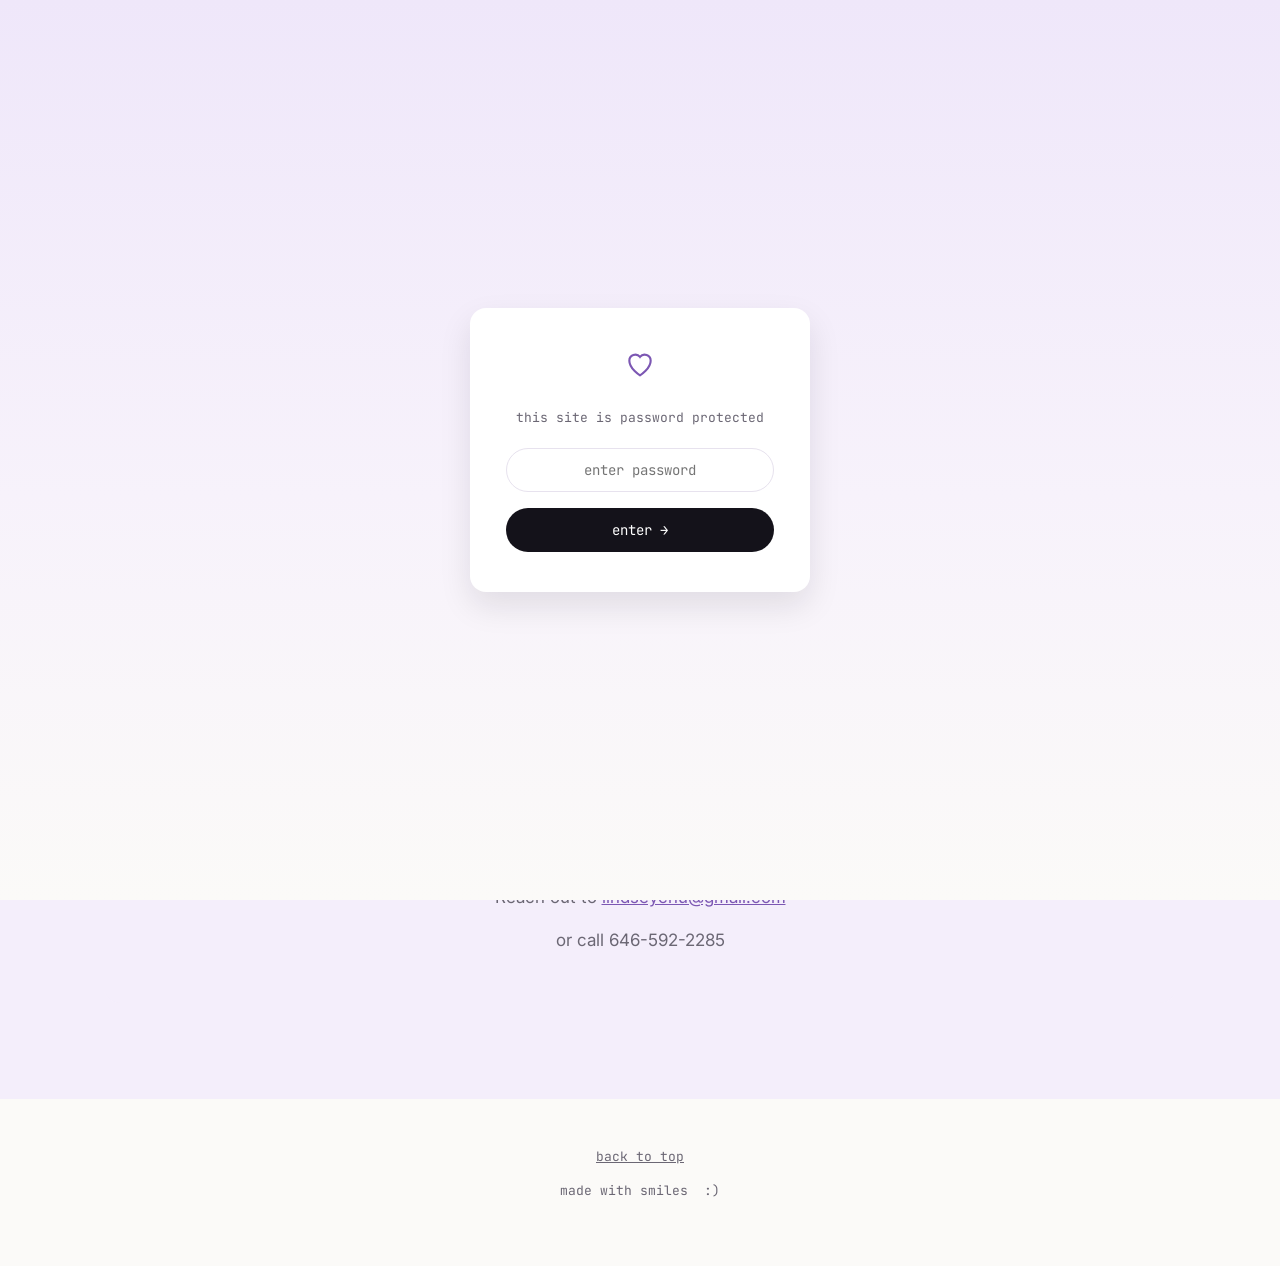
==== commit 2566986c: "Add 13-15in laptop responsive tier and hero CTA polish Introduces a dedicated @media (821px-1511px) " ====
--- a/about.html
+++ b/about.html
@@ -5,7 +5,7 @@
 <script>
   if ('scrollRestoration' in history) { history.scrollRestoration = 'manual'; }
   window.addEventListener('pageshow', function () {
-    if (window.matchMedia('(max-width: 820px)').matches) { window.scrollTo(0, 0); }
+    if (window.matchMedia('(max-width: 1511px)').matches) { window.scrollTo(0, 0); }
   });
 </script>
 <meta name="viewport" content="width=device-width, initial-scale=1.0">
--- a/styles.css
+++ b/styles.css
@@ -167,6 +167,9 @@
 .nav__dropdown:hover .nav__dropdown-menu,
 .nav__dropdown:focus-within .nav__dropdown-menu { display: block; }
 .nav__dropdown-menu-inner { display: contents; }
+@media (min-width: 821px) and (max-width: 1511px) {
+  .nav__dropdown-menu { left: 50%; right: auto; transform: translateX(-50%); text-align: left; }
+}
 
 .nav__dropdown-menu a {
   display: block;
@@ -320,19 +323,31 @@
 /* ---------- Hero ---------- */
 .hero {
   position: relative;
-  overflow: hidden;
   padding: 72px 0 110px;
   background: linear-gradient(180deg, #efe7fa 0%, #f7f2fb 55%, var(--bg) 100%);
+}
+@media (min-width: 821px) and (max-width: 1511px) {
+  .hero { padding: 40px 0 40px; }
 }
 
 .hero__blobs {
   position: absolute;
   inset: 0;
+  overflow: hidden;
   z-index: 0;
   opacity: 0.7;
   animation: drift 22s ease-in-out infinite alternate;
 }
 .hero__blobs.is-paused { animation-play-state: paused; }
+@media (min-width: 821px) and (max-width: 1511px) {
+  .hero__blobs svg {
+    display: block;
+    width: 100%;
+    height: 100%;
+    transform: scaleY(1.1);
+    transform-origin: top;
+  }
+}
 
 @keyframes drift {
   0% { transform: translate(0, 0) scale(1); }
@@ -357,6 +372,9 @@
 @media (max-width: 820px) {
   .hero__title { margin-top: 0px; }
 }
+@media (min-width: 821px) and (max-width: 1511px) {
+  .hero__title { margin-top: 16px; margin-bottom: 16px; }
+}
 
 .marquee {
   overflow: hidden;
@@ -367,6 +385,9 @@
   margin-top: 50px;
   margin-bottom: 60px;
 }
+@media (min-width: 821px) and (max-width: 1511px) {
+  .marquee { margin-top: 24px; margin-bottom: 24px; }
+}
 .marquee__track {
   display: inline-block;
   font-family: var(--font-mono);
@@ -390,6 +411,9 @@
 .hero__bio p { color: var(--ink); margin-top: 60px;}
 .hero__bio .recent { font-family: var(--font-mono); font-size: 14px; color: var(--gray-500); margin-top: 60px; }
 .hero__bio .recent b { color: var(--ink); }
+@media (min-width: 821px) and (max-width: 1511px) {
+  .hero__bio p { margin-top: 24px; }
+}
 
 .hero__cta {
   text-align: center;
@@ -398,8 +422,25 @@
   font-size: 14px;
   color: var(--lavender-600);
 }
+@media (min-width: 821px) and (max-width: 1511px) {
+  .hero__cta { margin-top: 170px; }
+}
 .hero__cta a { padding: 6px 2px; border-bottom: 1px solid transparent; }
 .hero__cta a:hover { border-bottom-color: var(--lavender-400); }
+@media (min-width: 821px) {
+  .hero__cta a {
+    display: inline-block;
+    padding: 12px 28px;
+    border: 1.5px solid var(--lavender-400);
+    border-radius: var(--radius-pill);
+    transition: border-color 0.25s ease;
+  }
+  .hero__cta a:hover {
+    border-color: transparent;
+    text-decoration: underline;
+    text-underline-offset: 3px;
+  }
+}
 @media (max-width: 820px) {
   .hero__cta { margin-top: 100px; }
 }
@@ -621,6 +662,9 @@
 @media (max-width: 720px) {
   .about-hero__title { font-size: 30px; }
 }
+@media (min-width: 821px) and (max-width: 1511px) {
+  .about-hero__title { font-size: 24px; margin-top: -30px; margin-bottom: 12px; }
+}
 
 .about-hero__arrows,
 .about-hero__images {
@@ -651,12 +695,27 @@
 @media (max-width: 720px) {
   .about-arrow { height: 70px; }
 }
+@media (min-width: 821px) and (max-width: 1511px) {
+  .about-arrow { height: 75px; max-width: 110px; }
+  .about-arrow[data-target="career"] { transform: translateY(6px); }
+}
 
 .about-photo-wrap { position: relative; display: inline-block; }
 @media (min-width: 721px) {
+  .about-photo-wrap--left { transform: translateX(-60px); }
+  .about-photo-wrap--right { transform: translateX(60px); }
+  .about-photo-wrap--center { transform: translateY(-60px); }
+}
+@media (min-width: 1512px) {
   .about-photo-wrap--left { transform: translateX(-100px); }
   .about-photo-wrap--right { transform: translateX(100px); }
   .about-photo-wrap--center { transform: translateY(-100px); }
+}
+@media (min-width: 821px) and (max-width: 1511px) {
+  .about-photo-wrap--center { transform: translateY(-20px); }
+  .about-photo-wrap--left .about-photo img { max-width: 190px !important; }
+  .about-photo-wrap--center .about-photo img { max-width: 210px !important; }
+  .about-photo-wrap--right .about-photo img { max-width: 140px !important; }
 }
 .about-photo-wrap .about-photo {
   transition: transform 0.25s ease, border-color 0.25s ease;
@@ -705,6 +764,11 @@
     left: 270px;
     width: max-content;
     transform: translateX(-50%);
+  }
+}
+@media (min-width: 821px) and (max-width: 1511px) {
+  .about-hero__panel {
+    transform: translate(50px, -30px);
   }
 }
 .about-panel ul { margin: 0; padding-left: 20px; color: var(--gray-500); }
